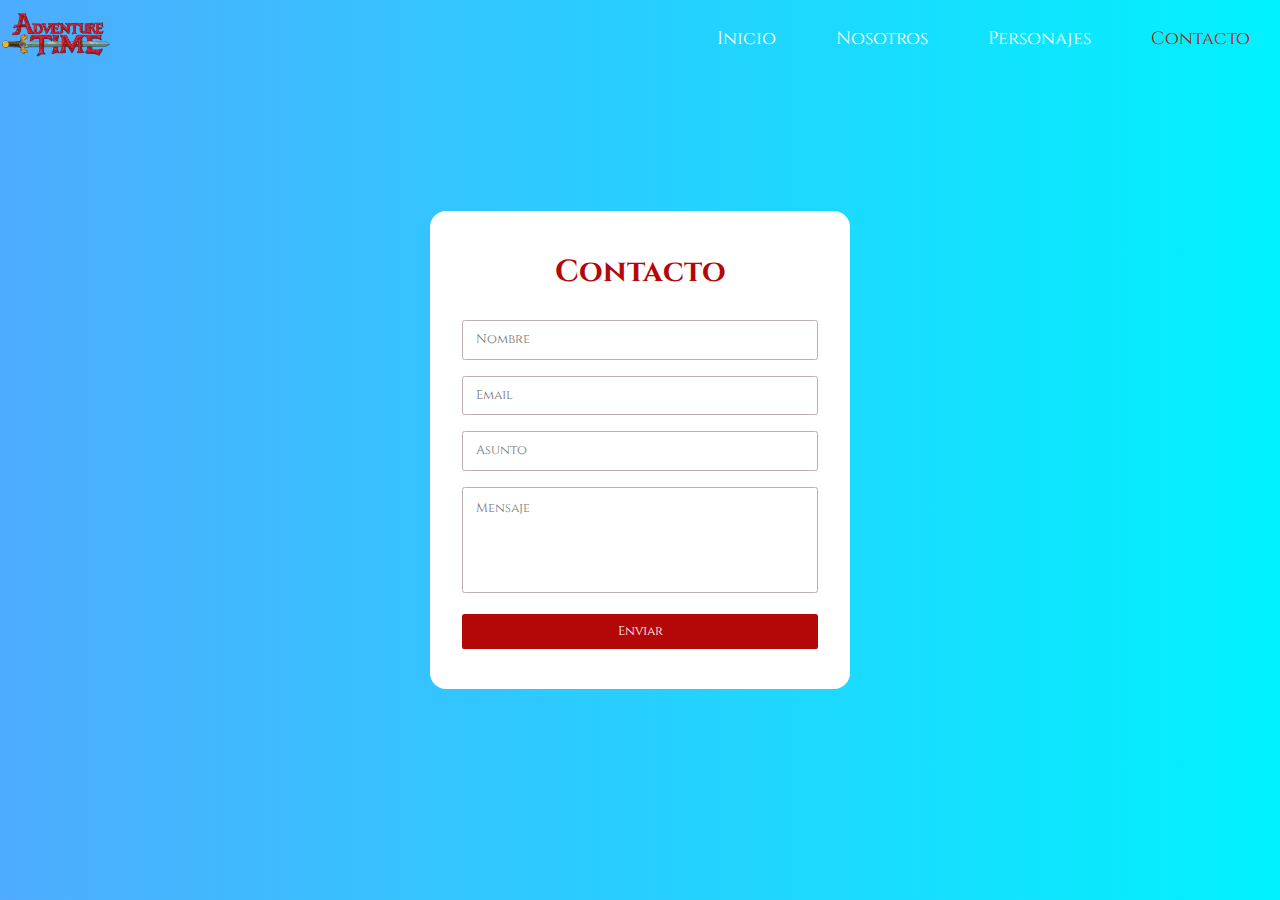
==== pages/contacto.html @ 98096927 "Subiendo archivos a la rama main" ====
<!DOCTYPE html>
<html lang="en">
<head>
    <meta charset="UTF-8">
    <meta http-equiv="X-UA-Compatible" content="IE=edge">
    <meta name="viewport" content="width=device-width, initial-scale=1.0">
    <link rel="stylesheet" href="/css/contacto.css">
    <title>Contacto</title>
</head>
<body>
    <!--navbar-->
    <nav class="navbar">
        <a href="/index.html"><img class="logo" src="/images/logo.png" alt="logo"></a>
        <ul class="nav-links">
            <li><a href="/index.html">Inicio</a></li>
            <li><a href="/pages/nosotros.html">Nosotros</a></li>
            <li><a href="/pages/personajes.html">Personajes</a></li>
            <li><a class="active" href="/pages/contacto.html">Contacto</a></li>
        </ul>
    </nav>
    <!--final navbar-->

    <form class="form">
        <div class="form-container">
            <h2 class="form-title">Contacto</h2>
            <input type="text" class="form-input" placeholder="Nombre">
            <input type="email" class="form-input" name="" id="" placeholder="Email">
            <input type="text" class="form-input" placeholder="Asunto">
            <textarea class="form-input form-input-message" placeholder="Mensaje"></textarea>
            
            <input type="submit" class="form-cta" value="Enviar">
        </div>
    </form>
</body>
</html>
---- css/contacto.css ----
@import url('https://fonts.googleapis.com/css2?family=Cinzel:wght@700&display=swap');

/*Configurar toda la página*/
*{
    margin: 0;
    padding: 0;
    box-sizing: border-box;
    font-family: 'Cinzel', sans-serif;
}

/*configuraciones generales*/
a{
    text-decoration: none;
}

ul{
    list-style: none;
}

body {
    background-image: linear-gradient(to right, #4facfe 0%, #00f2fe 100%);
    min-height: 100vh;
    width: 100%;
    display: flex;
}

/*final de configuraciones generales*/

/*inico de navbar*/
.navbar{
    position: absolute;
    top: 0;
    left: 0;
    display: flex;
    width: 100%;
    justify-content: space-between;
}

.logo{
    height: 70px;
}
.nav-links{
    display: flex;
    align-items: center;
}

.nav-links li{
    margin: 0 30px;    
}

.nav-links a{
    font-size: 18px;
    color: #FDFEFE;
}

.nav-links li a.active{
    color:#BC0F01;
}

.nav-links li a:hover{
    color: #BC0F01;
}
/*final del navbar*/

form {
    background-color: #fff;
    width: 100%;
    margin: auto;
    max-width: 420px;
    border-radius: 1em;
    padding: 2.5em 2em;
}

.form-container{
    width: 100%;
    display: grid;
    gap: 1em;
    grid-auto-columns: 100%;
}

.form-title{
    text-align: center;
    font-size: 1.9em;
    margin-bottom: .4em;
}

.form-input{
    font-size: .8rem;
    padding: .8em 1em;
    outline: none;
    border: none;
    border: 1px solid #bbb0b0;
    border-radius: 0.2em;
}

.form-input-message{
    resize: none;
    padding: 1em 1em;
    padding-bottom: 4.5em;
    margin-bottom: .4em;
}

.form-cta{
    font-size: .8em;
    background-color: #B40808;
    color: #FFF;
    border: none;
    font-weight: 300;
    padding: .7em 0;
    border-radius: .2em;
    cursor: pointer;
}

h2{
    color: #B40808;
}
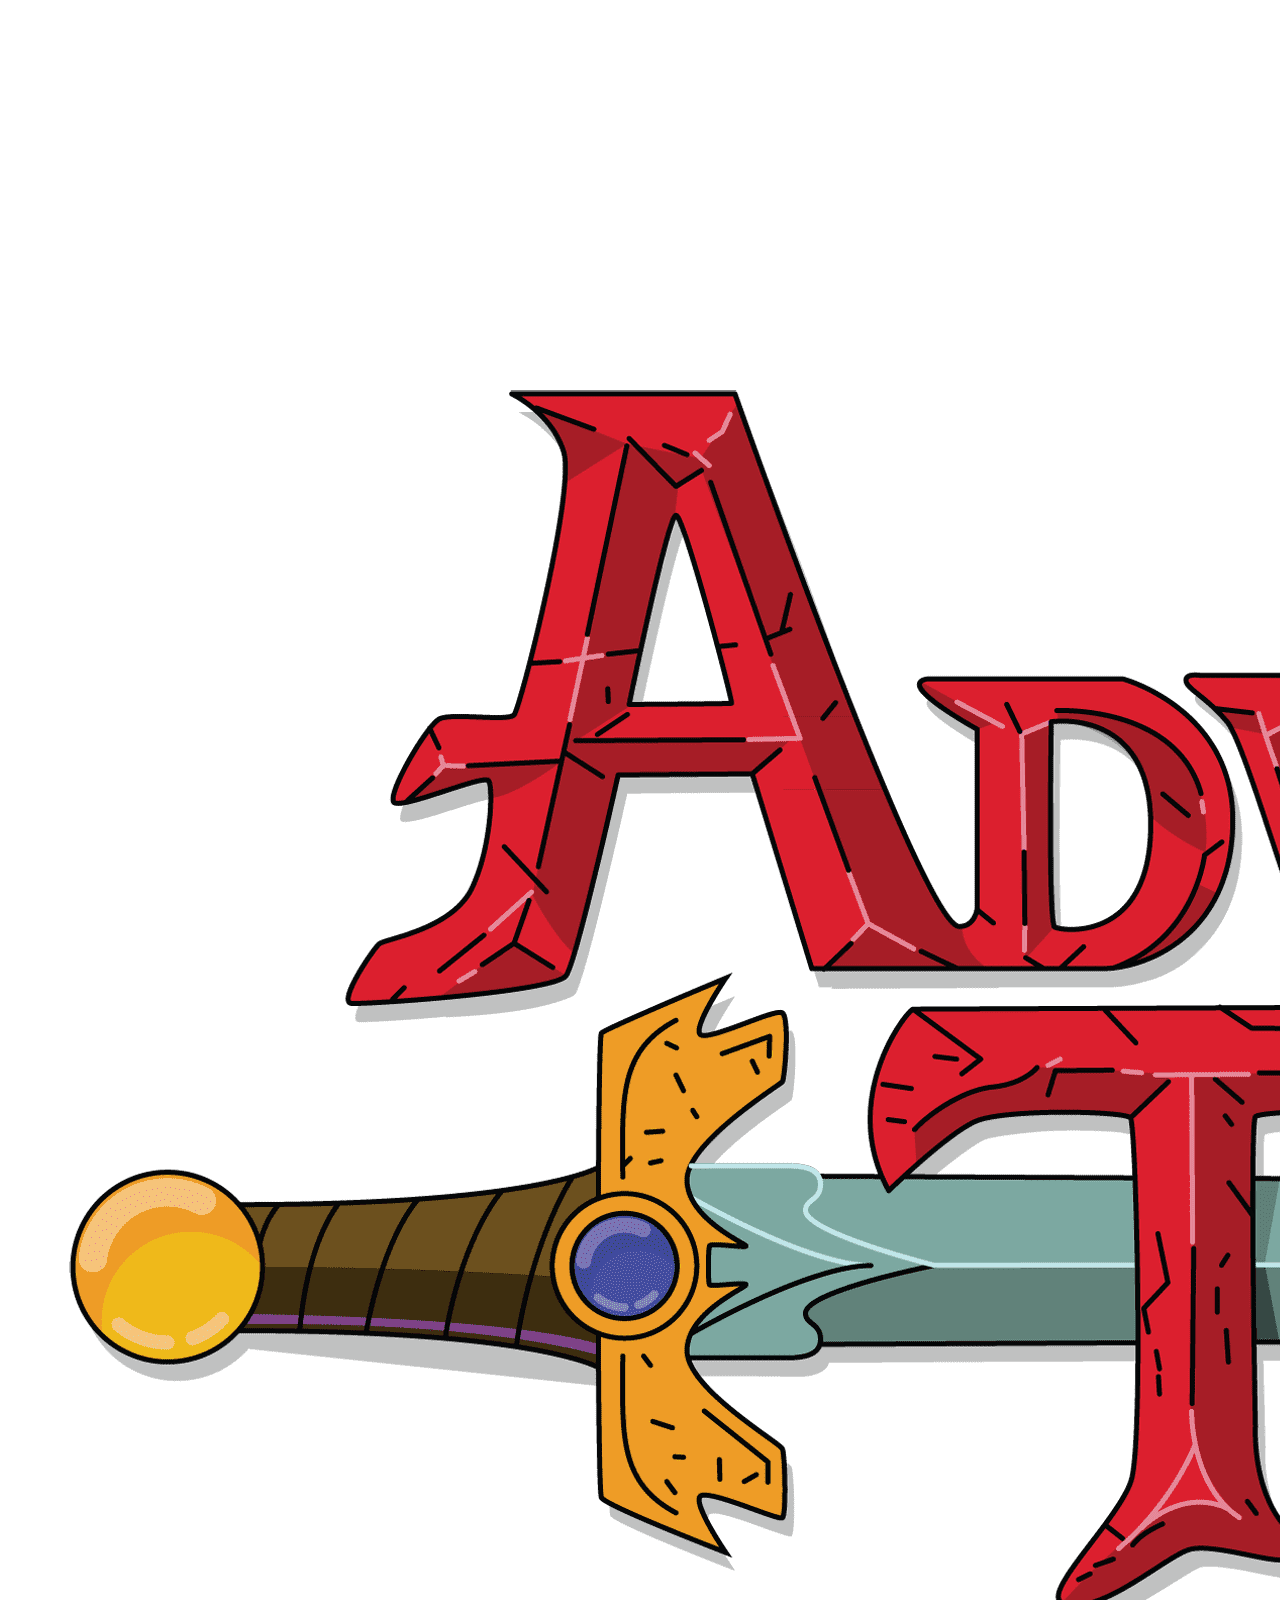
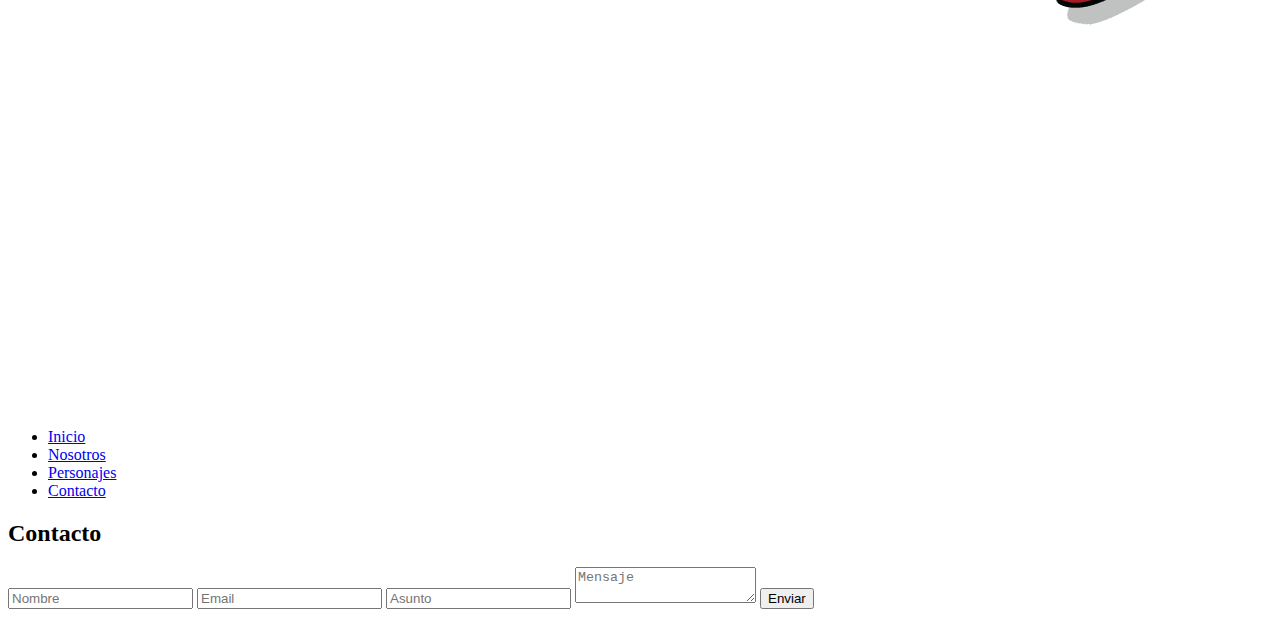
==== commit 101c1b26: "Aplicando correcciones" ====
--- a/pages/contacto.html
+++ b/pages/contacto.html
@@ -4,7 +4,7 @@
     <meta charset="UTF-8">
     <meta http-equiv="X-UA-Compatible" content="IE=edge">
     <meta name="viewport" content="width=device-width, initial-scale=1.0">
-    <link rel="stylesheet" href="/css/contacto.css">
+    <link rel="stylesheet" href="css/contacto.css">
     <title>Contacto</title>
 </head>
 <body>
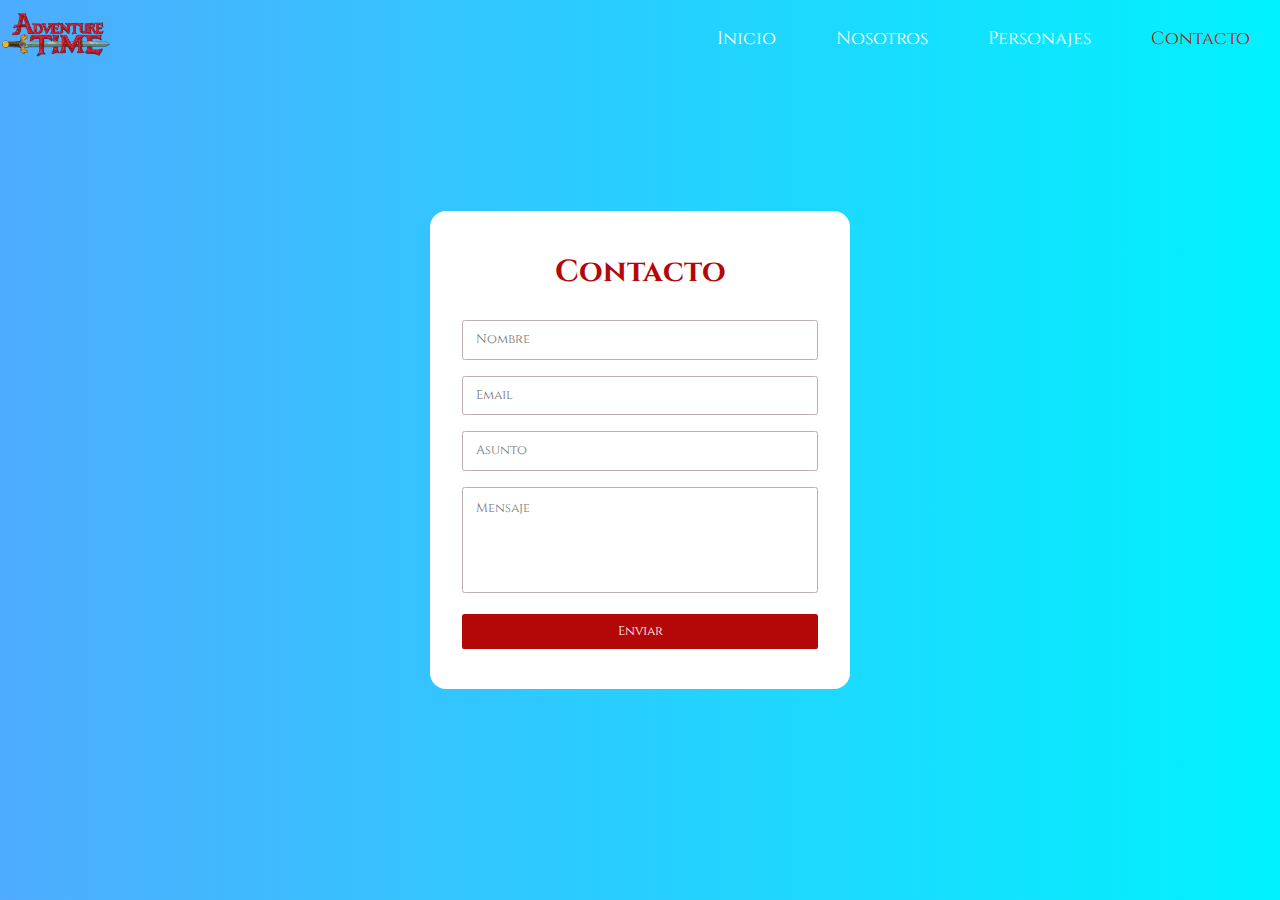
==== commit 84f3e361: "Agregando un fondo al index.html" ====
--- a/pages/contacto.html
+++ b/pages/contacto.html
@@ -4,18 +4,18 @@
     <meta charset="UTF-8">
     <meta http-equiv="X-UA-Compatible" content="IE=edge">
     <meta name="viewport" content="width=device-width, initial-scale=1.0">
-    <link rel="stylesheet" href="css/contacto.css">
+    <link rel="stylesheet" href="../css/contacto.css">
     <title>Contacto</title>
 </head>
 <body>
     <!--navbar-->
     <nav class="navbar">
-        <a href="/index.html"><img class="logo" src="/images/logo.png" alt="logo"></a>
+        <a href="/index.html"><img class="logo" src="../images/logo.png" alt="logo"></a>
         <ul class="nav-links">
-            <li><a href="/index.html">Inicio</a></li>
-            <li><a href="/pages/nosotros.html">Nosotros</a></li>
-            <li><a href="/pages/personajes.html">Personajes</a></li>
-            <li><a class="active" href="/pages/contacto.html">Contacto</a></li>
+            <li><a href="../index.html">Inicio</a></li>
+            <li><a href="./nosotros.html">Nosotros</a></li>
+            <li><a href="./personajes.html">Personajes</a></li>
+            <li><a class="active" href="./contacto.html">Contacto</a></li>
         </ul>
     </nav>
     <!--final navbar-->
--- a/css/contacto.css
+++ b/css/contacto.css
@@ -0,0 +1,116 @@
+@import url('https://fonts.googleapis.com/css2?family=Cinzel:wght@700&display=swap');
+
+/*Configurar toda la página*/
+*{
+    margin: 0;
+    padding: 0;
+    box-sizing: border-box;
+    font-family: 'Cinzel', sans-serif;
+}
+
+/*configuraciones generales*/
+a{
+    text-decoration: none;
+}
+
+ul{
+    list-style: none;
+}
+
+body {
+    background-image: linear-gradient(to right, #4facfe 0%, #00f2fe 100%);
+    min-height: 100vh;
+    width: 100%;
+    display: flex;
+}
+
+/*final de configuraciones generales*/
+
+/*inico de navbar*/
+.navbar{
+    position: absolute;
+    top: 0;
+    left: 0;
+    display: flex;
+    width: 100%;
+    justify-content: space-between;
+}
+
+.logo{
+    height: 70px;
+}
+.nav-links{
+    display: flex;
+    align-items: center;
+}
+
+.nav-links li{
+    margin: 0 30px;    
+}
+
+.nav-links a{
+    font-size: 18px;
+    color: #FDFEFE;
+}
+
+.nav-links li a.active{
+    color:#BC0F01;
+}
+
+.nav-links li a:hover{
+    color: #BC0F01;
+}
+/*final del navbar*/
+
+form {
+    background-color: #fff;
+    width: 100%;
+    margin: auto;
+    max-width: 420px;
+    border-radius: 1em;
+    padding: 2.5em 2em;
+}
+
+.form-container{
+    width: 100%;
+    display: grid;
+    gap: 1em;
+    grid-auto-columns: 100%;
+}
+
+.form-title{
+    text-align: center;
+    font-size: 1.9em;
+    margin-bottom: .4em;
+}
+
+.form-input{
+    font-size: .8rem;
+    padding: .8em 1em;
+    outline: none;
+    border: none;
+    border: 1px solid #bbb0b0;
+    border-radius: 0.2em;
+}
+
+.form-input-message{
+    resize: none;
+    padding: 1em 1em;
+    padding-bottom: 4.5em;
+    margin-bottom: .4em;
+}
+
+.form-cta{
+    font-size: .8em;
+    background-color: #B40808;
+    color: #FFF;
+    border: none;
+    font-weight: 300;
+    padding: .7em 0;
+    border-radius: .2em;
+    cursor: pointer;
+}
+
+h2{
+    color: #B40808;
+}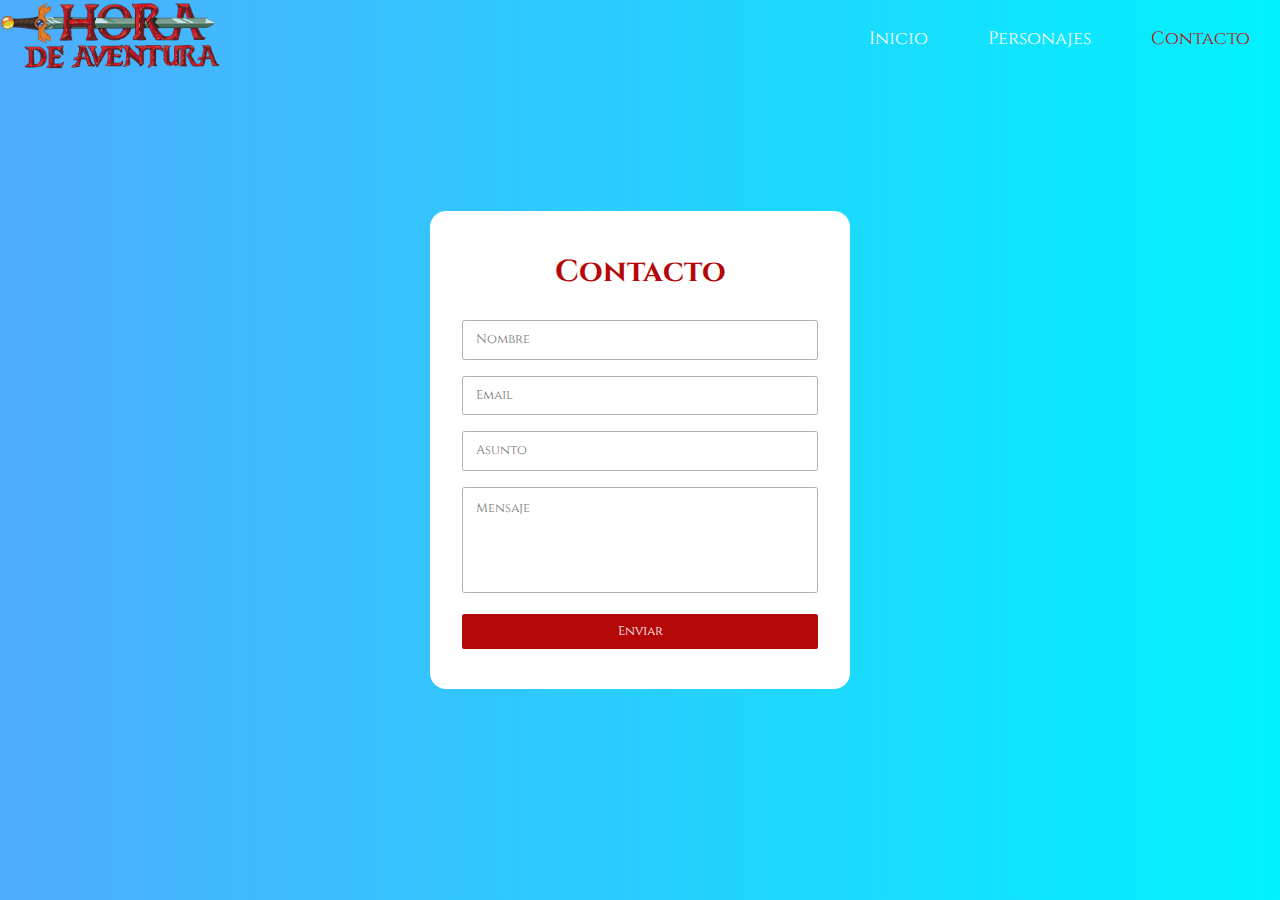
==== commit c4361b2f: "Aplicando mejoras" ====
--- a/pages/contacto.html
+++ b/pages/contacto.html
@@ -13,13 +13,13 @@
         <a href="/index.html"><img class="logo" src="../images/logo.png" alt="logo"></a>
         <ul class="nav-links">
             <li><a href="../index.html">Inicio</a></li>
-            <li><a href="./nosotros.html">Nosotros</a></li>
             <li><a href="./personajes.html">Personajes</a></li>
             <li><a class="active" href="./contacto.html">Contacto</a></li>
         </ul>
     </nav>
     <!--final navbar-->
 
+    <!--inicio form-->
     <form class="form">
         <div class="form-container">
             <h2 class="form-title">Contacto</h2>
@@ -31,5 +31,6 @@
             <input type="submit" class="form-cta" value="Enviar">
         </div>
     </form>
+    <!--fin form-->
 </body>
 </html>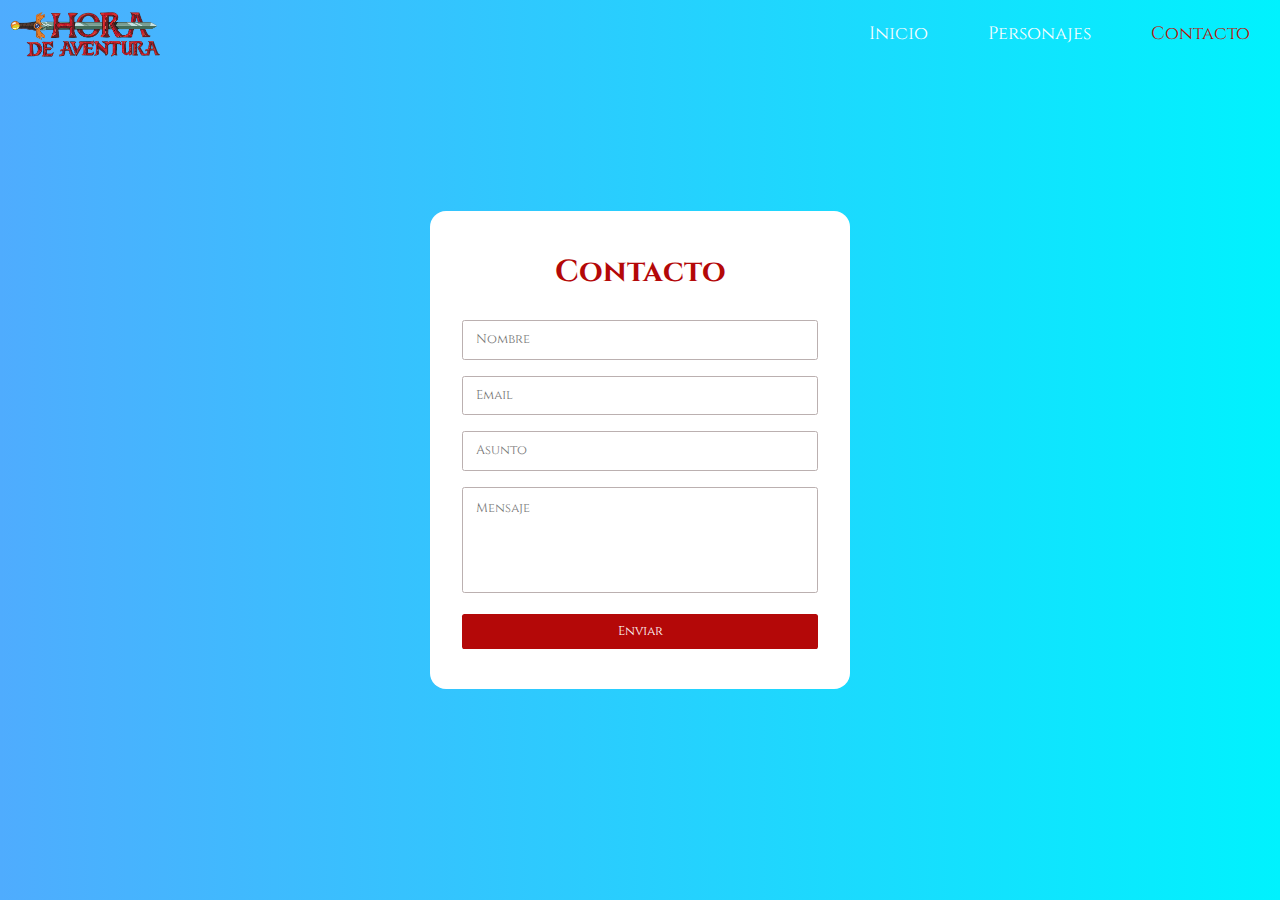
==== commit e00ce3d5: "Se aplicaron cambios a los archivos.html" ====
--- a/pages/contacto.html
+++ b/pages/contacto.html
@@ -10,7 +10,7 @@
 <body>
     <!--navbar-->
     <nav class="navbar">
-        <a href="/index.html"><img class="logo" src="../images/logo.png" alt="logo"></a>
+        <a href="../index.html"><img class="logo" src="../images/logo.png" alt="logo"></a>
         <ul class="nav-links">
             <li><a href="../index.html">Inicio</a></li>
             <li><a href="./personajes.html">Personajes</a></li>
--- a/css/contacto.css
+++ b/css/contacto.css
@@ -23,7 +23,6 @@
     width: 100%;
     display: flex;
 }
-
 /*final de configuraciones generales*/
 
 /*inico de navbar*/
@@ -36,9 +35,13 @@
     justify-content: space-between;
 }
 
-.logo{
-    height: 70px;
+.logo {
+    height: 60px;
+    padding: 10px;
+    padding-bottom: 2px;
+    list-style: none;
 }
+
 .nav-links{
     display: flex;
     align-items: center;
@@ -62,6 +65,7 @@
 }
 /*final del navbar*/
 
+/*inicio de formulario*/
 form {
     background-color: #fff;
     width: 100%;
@@ -113,4 +117,5 @@
 
 h2{
     color: #B40808;
-}+}
+/*fin de formulario*/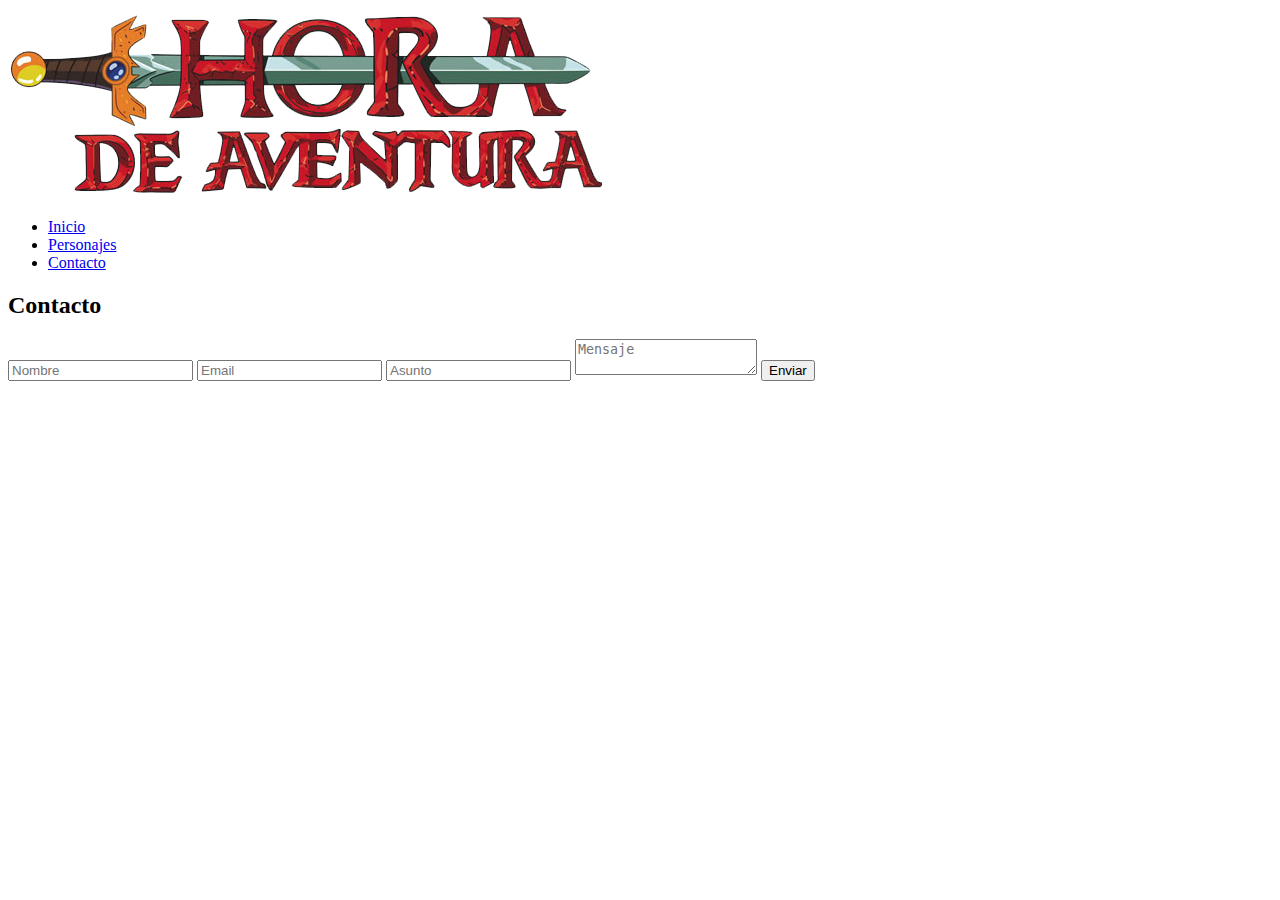
==== commit be395be3: "Subiendo archivos a la rama developer" ====
--- a/pages/contacto.html
+++ b/pages/contacto.html
@@ -4,13 +4,12 @@
     <meta charset="UTF-8">
     <meta http-equiv="X-UA-Compatible" content="IE=edge">
     <meta name="viewport" content="width=device-width, initial-scale=1.0">
-    <link rel="stylesheet" href="../css/contacto.css">
     <title>Contacto</title>
 </head>
 <body>
     <!--navbar-->
     <nav class="navbar">
-        <a href="../index.html"><img class="logo" src="../images/logo.png" alt="logo"></a>
+        <a href="/index.html"><img class="logo" src="../images/logo.png" alt="logo"></a>
         <ul class="nav-links">
             <li><a href="../index.html">Inicio</a></li>
             <li><a href="./personajes.html">Personajes</a></li>
